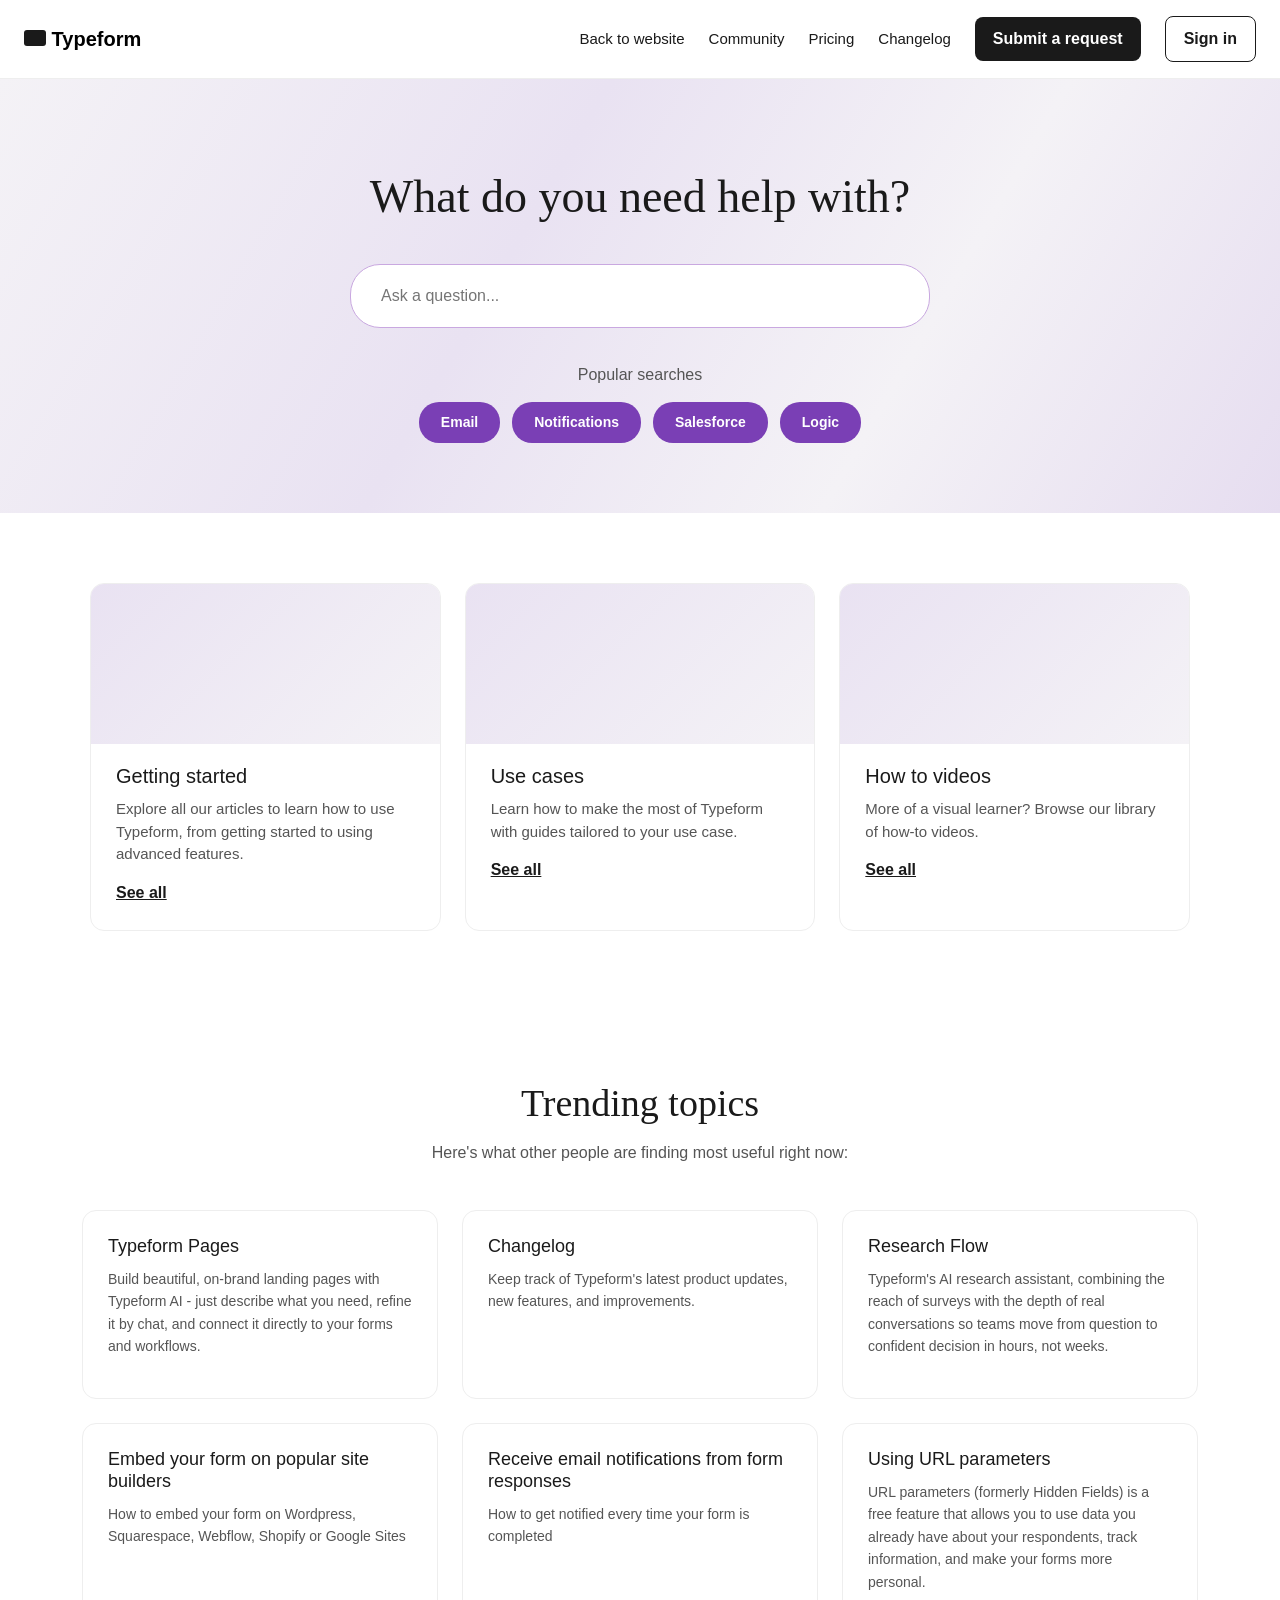
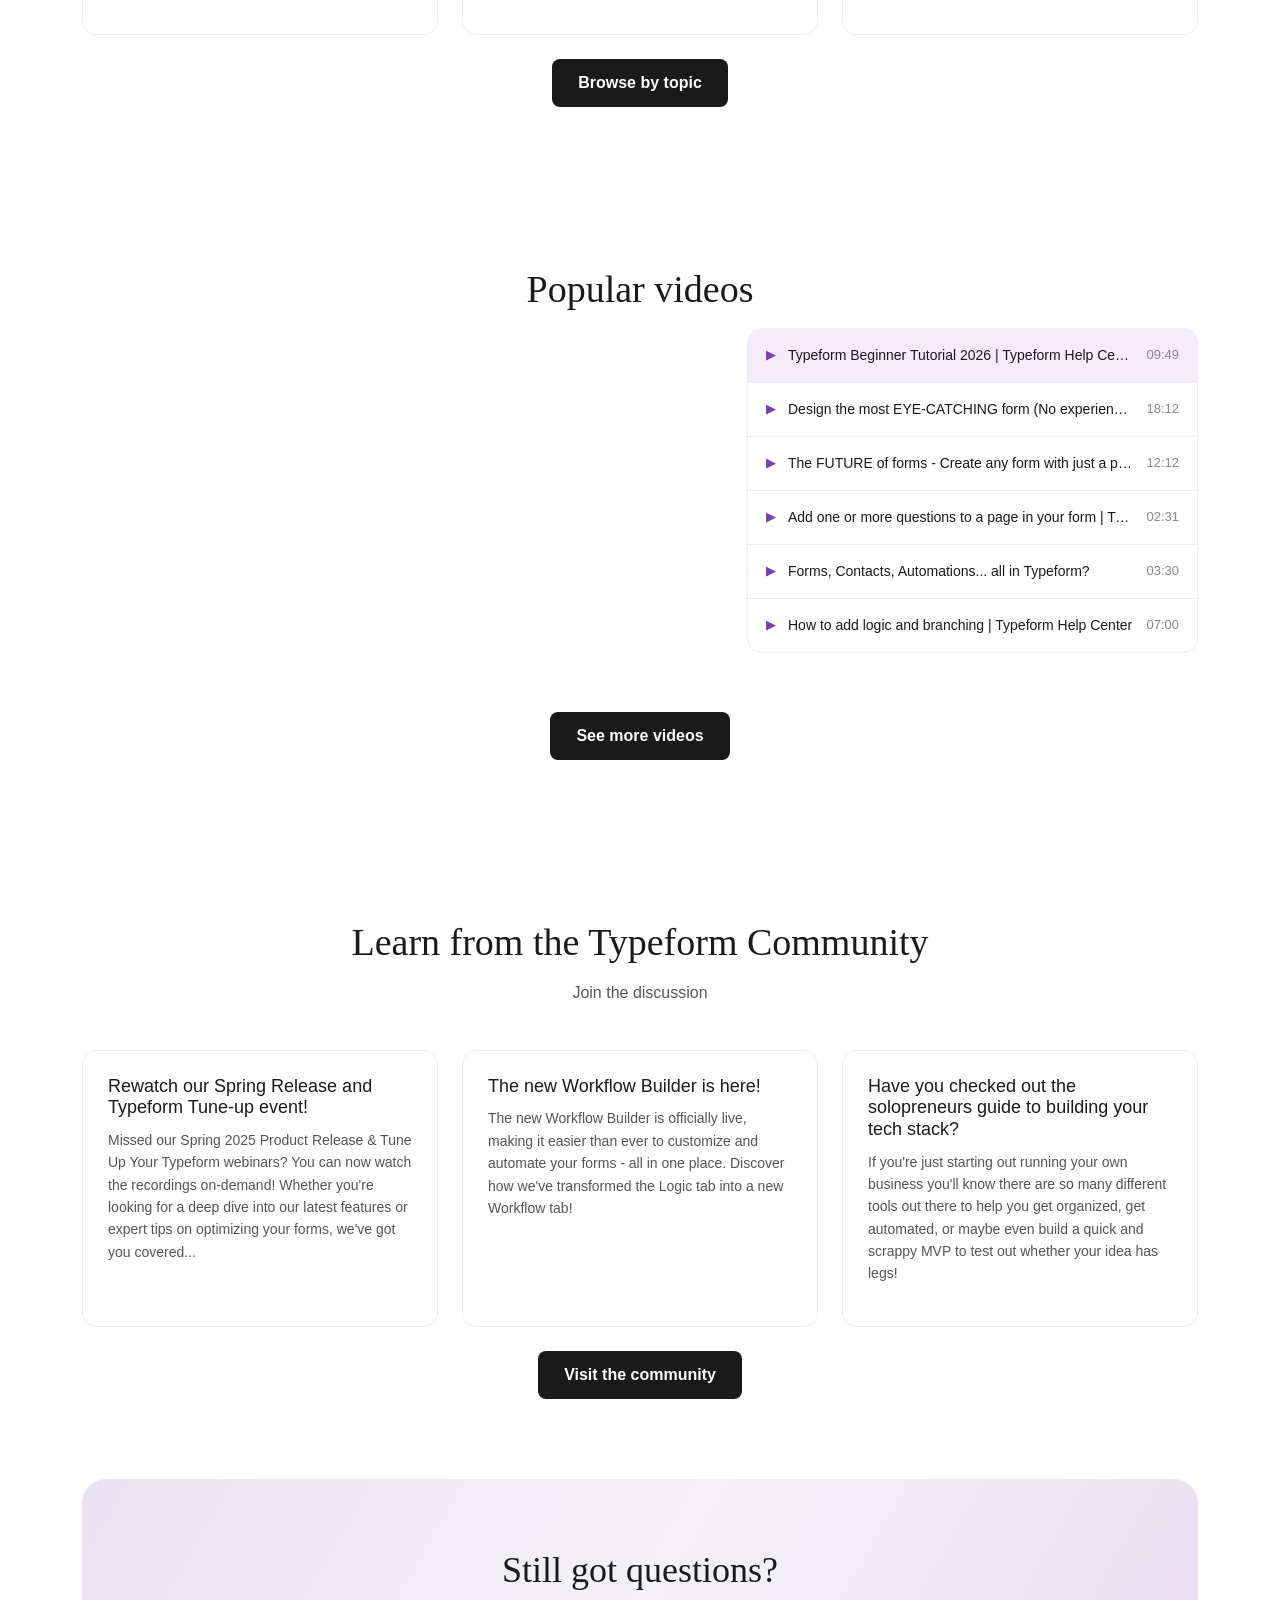
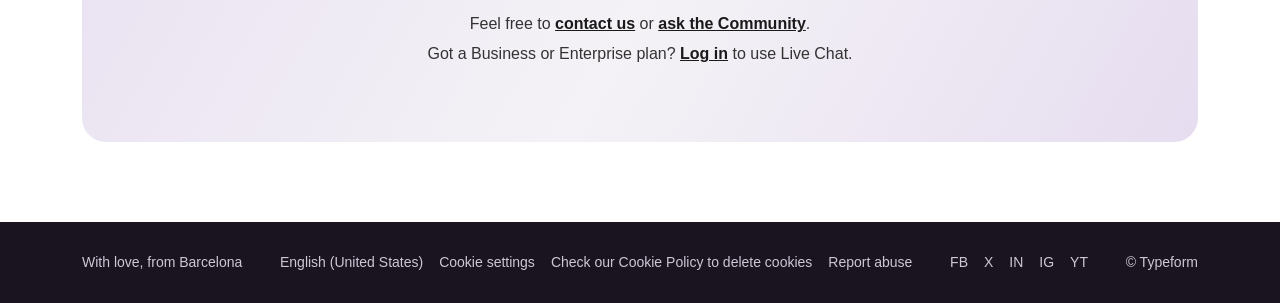
==== helpcenter.html @ 425a43f6 "typeform" ====
<!DOCTYPE html>
<html lang="en">
<head>
<meta charset="UTF-8">
<meta name="viewport" content="width=device-width, initial-scale=1.0">
<title>Help Center</title>
<link href="https://cdn.jsdelivr.net/npm/bootstrap@5.3.3/dist/css/bootstrap.min.css" rel="stylesheet">
<link rel="stylesheet" href="helpcenter.css">
</head>
<body>

<nav class="navbar navbar-expand-lg navbar-light px-4 py-3">
    <a class="navbar-brand fw-bold" href="#">
        <span class="logo-box"></span> Typeform
    </a>
    <button class="navbar-toggler" type="button" data-bs-toggle="collapse" data-bs-target="#navMenu">
        <span class="navbar-toggler-icon"></span>
    </button>
    <div class="collapse navbar-collapse" id="navMenu">
        <div class="nav-links d-flex flex-column flex-lg-row gap-3 gap-lg-4 ms-lg-auto mt-3 mt-lg-0 align-items-lg-center">
            <a href="#">Back to website</a>
            <a href="#">Community</a>
            <a href="#">Pricing</a>
            <a href="#">Changelog</a>
            <button class="btn request-btn">Submit a request</button>
            <button class="btn signin-btn">Sign in</button>
        </div>
    </div>
</nav>

<div class="hero-search text-center">
    <h1>What do you need help with?</h1>
    <div class="search-box mx-auto">
        <input type="text" placeholder="Ask a question...">
    </div>
    <p class="popular-label">Popular searches</p>
    <div class="pill-group">
        <span class="pill">Email</span>
        <span class="pill">Notifications</span>
        <span class="pill">Salesforce</span>
        <span class="pill">Logic</span>
    </div>
</div>

<div class="container help-cards">
    <div class="row g-4">
        <div class="col-md-4">
            <div class="help-card">
                <div class="card-top"></div>
                <h3>Getting started</h3>
                <p>Explore all our articles to learn how to use Typeform, from getting started to using advanced features.</p>
                <a href="#">See all</a>
            </div>
        </div>
        <div class="col-md-4">
            <div class="help-card">
                <div class="card-top"></div>
                <h3>Use cases</h3>
                <p>Learn how to make the most of Typeform with guides tailored to your use case.</p>
                <a href="#">See all</a>
            </div>
        </div>
        <div class="col-md-4">
            <div class="help-card">
                <div class="card-top"></div>
                <h3>How to videos</h3>
                <p>More of a visual learner? Browse our library of how-to videos.</p>
                <a href="#">See all</a>
            </div>
        </div>
    </div>
</div>

<div class="trending-section text-center">
    <h2>Trending topics</h2>
    <p class="trending-sub">Here's what other people are finding most useful right now:</p>

    <div class="container">
        <div class="row g-4">
            <div class="col-md-4">
                <div class="trend-card text-start">
                    <h4>Typeform Pages</h4>
                    <p>Build beautiful, on-brand landing pages with Typeform AI - just describe what you need, refine it by chat, and connect it directly to your forms and workflows.</p>
                </div>
            </div>
            <div class="col-md-4">
                <div class="trend-card text-start">
                    <h4>Changelog</h4>
                    <p>Keep track of Typeform's latest product updates, new features, and improvements.</p>
                </div>
            </div>
            <div class="col-md-4">
                <div class="trend-card text-start">
                    <h4>Research Flow</h4>
                    <p>Typeform's AI research assistant, combining the reach of surveys with the depth of real conversations so teams move from question to confident decision in hours, not weeks.</p>
                </div>
            </div>
            <div class="col-md-4">
                <div class="trend-card text-start">
                    <h4>Embed your form on popular site builders</h4>
                    <p>How to embed your form on Wordpress, Squarespace, Webflow, Shopify or Google Sites</p>
                </div>
            </div>
            <div class="col-md-4">
                <div class="trend-card text-start">
                    <h4>Receive email notifications from form responses</h4>
                    <p>How to get notified every time your form is completed</p>
                </div>
            </div>
            <div class="col-md-4">
                <div class="trend-card text-start">
                    <h4>Using URL parameters</h4>
                    <p>URL parameters (formerly Hidden Fields) is a free feature that allows you to use data you already have about your respondents, track information, and make your forms more personal.</p>
                </div>
            </div>
        </div>
    </div>

    <button class="btn browse-btn mt-4">Browse by topic</button>
</div>

<div class="videos-section text-center">
    <h2>Popular videos</h2>

    <div class="container">
        <div class="row g-4 align-items-start">
            <div class="col-lg-7 text-start">
                <div class="video-frame-wrap">
                    <iframe src="https://www.youtube.com/embed/D-KHH6-WizE" title="Typeform Demo 2026" allow="accelerometer; autoplay; clipboard-write; encrypted-media; gyroscope; picture-in-picture" allowfullscreen class="video-frame"></iframe>
                </div>
            </div>
            <div class="col-lg-5 text-start">
                <div class="video-list">
                    <div class="video-list-item active">
                        <span class="play-icon">▶</span>
                        <span class="video-title">Typeform Beginner Tutorial 2026 | Typeform Help Center</span>
                        <span class="video-time">09:49</span>
                    </div>
                    <div class="video-list-item">
                        <span class="play-icon">▶</span>
                        <span class="video-title">Design the most EYE-CATCHING form (No experience needed)</span>
                        <span class="video-time">18:12</span>
                    </div>
                    <div class="video-list-item">
                        <span class="play-icon">▶</span>
                        <span class="video-title">The FUTURE of forms - Create any form with just a prompt</span>
                        <span class="video-time">12:12</span>
                    </div>
                    <div class="video-list-item">
                        <span class="play-icon">▶</span>
                        <span class="video-title">Add one or more questions to a page in your form | Typeform</span>
                        <span class="video-time">02:31</span>
                    </div>
                    <div class="video-list-item">
                        <span class="play-icon">▶</span>
                        <span class="video-title">Forms, Contacts, Automations... all in Typeform?</span>
                        <span class="video-time">03:30</span>
                    </div>
                    <div class="video-list-item">
                        <span class="play-icon">▶</span>
                        <span class="video-title">How to add logic and branching | Typeform Help Center</span>
                        <span class="video-time">07:00</span>
                    </div>
                </div>
            </div>
        </div>
    </div>

    <button class="btn browse-btn mt-4">See more videos</button>
</div>

<div class="community-section text-center">
    <h2>Learn from the Typeform Community</h2>
    <p class="trending-sub">Join the discussion</p>

    <div class="container">
        <div class="row g-4">
            <div class="col-md-4">
                <div class="trend-card text-start">
                    <h4>Rewatch our Spring Release and Typeform Tune-up event!</h4>
                    <p>Missed our Spring 2025 Product Release &amp; Tune Up Your Typeform webinars? You can now watch the recordings on-demand! Whether you're looking for a deep dive into our latest features or expert tips on optimizing your forms, we've got you covered...</p>
                </div>
            </div>
            <div class="col-md-4">
                <div class="trend-card text-start">
                    <h4>The new Workflow Builder is here!</h4>
                    <p>The new Workflow Builder is officially live, making it easier than ever to customize and automate your forms - all in one place. Discover how we've transformed the Logic tab into a new Workflow tab!</p>
                </div>
            </div>
            <div class="col-md-4">
                <div class="trend-card text-start">
                    <h4>Have you checked out the solopreneurs guide to building your tech stack?</h4>
                    <p>If you're just starting out running your own business you'll know there are so many different tools out there to help you get organized, get automated, or maybe even build a quick and scrappy MVP to test out whether your idea has legs!</p>
                </div>
            </div>
        </div>
    </div>

    <button class="btn browse-btn mt-4">Visit the community</button>
</div>

<div class="questions-band container">
    <div class="questions-box text-center">
        <h2>Still got questions?</h2>
        <p>Feel free to <a href="#">contact us</a> or <a href="#">ask the Community</a>.</p>
        <p>Got a Business or Enterprise plan? <a href="#">Log in</a> to use Live Chat.</p>
    </div>
</div>

<footer class="help-footer">
    <div class="container d-flex flex-column flex-md-row justify-content-between align-items-center flex-wrap gap-3">
        <span>With love, from Barcelona</span>
        <div class="footer-links d-flex flex-wrap gap-3">
            <a href="#">English (United States)</a>
            <a href="#">Cookie settings</a>
            <a href="#">Check our Cookie Policy to delete cookies</a>
            <a href="#">Report abuse</a>
        </div>
        <div class="footer-socials d-flex gap-3">
            <a href="#">FB</a>
            <a href="#">X</a>
            <a href="#">IN</a>
            <a href="#">IG</a>
            <a href="#">YT</a>
        </div>
        <span>© Typeform</span>
    </div>
</footer>

<script src="https://cdn.jsdelivr.net/npm/bootstrap@5.3.3/dist/js/bootstrap.bundle.min.js"></script>

</body>
</html>
---- helpcenter.css ----
* {
    margin: 0;
    padding: 0;
    box-sizing: border-box;
}

body {
    font-family: 'Segoe UI', sans-serif;
    color: #1a1a1a;
    background-color: #ffffff;
}

.navbar {
    background-color: #ffffff;
    border-bottom: 1px solid #eee;
}

.logo-box {
    display: inline-block;
    width: 22px;
    height: 16px;
    background-color: #1a1a1a;
    border-radius: 3px;
}

.nav-links a {
    color: #1a1a1a;
    text-decoration: none;
    font-size: 15px;
}

.nav-links a:hover {
    color: #7a3fb5;
}

.request-btn {
    background-color: #1a1a1a;
    color: white;
    font-weight: 600;
    padding: 10px 18px;
    border: none;
    border-radius: 8px;
}

.signin-btn {
    background-color: transparent;
    border: 1px solid #1a1a1a;
    color: #1a1a1a;
    font-weight: 600;
    padding: 10px 18px;
    border-radius: 8px;
}

.hero-search {
    background: linear-gradient(120deg, #f4f2f6, #e9e2f2 40%, #f4f2f6 70%, #e6ddf0);
    padding: 90px 20px 70px;
}

.hero-search h1 {
    font-family: Georgia, 'Times New Roman', serif;
    font-weight: 400;
    font-size: 46px;
    margin-bottom: 40px;
}

.search-box {
    max-width: 580px;
    background-color: white;
    border: 1px solid #c9a8e0;
    border-radius: 30px;
    padding: 5px 20px;
}

.search-box input {
    width: 100%;
    border: none;
    outline: none;
    padding: 14px 10px;
    font-size: 16px;
    background: transparent;
}

.popular-label {
    color: #555;
    margin-top: 35px;
    margin-bottom: 15px;
}

.pill-group {
    display: flex;
    justify-content: center;
    gap: 12px;
    flex-wrap: wrap;
}

.pill {
    background-color: #7a3fb5;
    color: white;
    font-weight: 600;
    font-size: 14px;
    padding: 10px 22px;
    border-radius: 20px;
}

.help-cards {
    padding: 70px 20px;
}

.help-card {
    border: 1px solid #eee;
    border-radius: 14px;
    padding: 0 0 25px;
    height: 100%;
    overflow: hidden;
}

.card-top {
    height: 160px;
    background: linear-gradient(135deg, #e9e2f2, #f4f2f6);
    margin-bottom: 20px;
}

.help-card h3 {
    font-size: 20px;
    margin: 0 25px 10px;
}

.help-card p {
    color: #555;
    font-size: 15px;
    line-height: 1.5;
    margin: 0 25px 15px;
}

.help-card a {
    margin-left: 25px;
    color: #1a1a1a;
    font-weight: 600;
    text-decoration: underline;
}

.trending-section, .videos-section, .community-section {
    padding: 80px 20px;
}

.trending-section h2, .videos-section h2, .community-section h2 {
    font-family: Georgia, 'Times New Roman', serif;
    font-weight: 400;
    font-size: 38px;
    margin-bottom: 15px;
}

.trending-sub {
    color: #555;
    margin-bottom: 45px;
}

.trend-card {
    border: 1px solid #eee;
    border-radius: 14px;
    padding: 25px;
    height: 100%;
}

.trend-card h4 {
    font-size: 18px;
    margin-bottom: 10px;
}

.trend-card p {
    color: #555;
    font-size: 14px;
    line-height: 1.6;
}

.browse-btn {
    background-color: #1a1a1a;
    color: white;
    font-weight: 600;
    padding: 12px 26px;
    border: none;
    border-radius: 8px;
}

.video-frame-wrap {
    border-radius: 16px;
    overflow: hidden;
}

.video-frame {
    width: 100%;
    aspect-ratio: 16 / 9;
    border: none;
    display: block;
}

.video-list {
    border: 1px solid #eee;
    border-radius: 14px;
    max-height: 440px;
    overflow-y: auto;
}

.video-list-item {
    display: flex;
    align-items: center;
    gap: 12px;
    padding: 16px 18px;
    border-bottom: 1px solid #eee;
    cursor: pointer;
}

.video-list-item:last-child {
    border-bottom: none;
}

.video-list-item.active {
    background-color: #f4ecfb;
}

.play-icon {
    color: #7a3fb5;
    font-size: 13px;
}

.video-title {
    flex: 1;
    font-size: 14px;
    color: #1a1a1a;
    overflow: hidden;
    text-overflow: ellipsis;
    white-space: nowrap;
}

.video-time {
    color: #888;
    font-size: 13px;
}

.questions-band {
    padding-bottom: 80px;
}

.questions-box {
    background: linear-gradient(120deg, #e9e2f2, #f4f2f6 50%, #e6ddf0);
    border-radius: 24px;
    padding: 70px 30px;
}

.questions-box h2 {
    font-family: Georgia, 'Times New Roman', serif;
    font-weight: 400;
    font-size: 36px;
    margin-bottom: 20px;
}

.questions-box p {
    color: #333;
    margin-bottom: 6px;
}

.questions-box a {
    color: #1a1a1a;
    font-weight: 600;
}

.help-footer {
    background-color: #1a1420;
    color: #cfc6d6;
    padding: 30px 20px;
    font-size: 14px;
}

.footer-links a, .footer-socials a {
    color: #cfc6d6;
    text-decoration: none;
}

.footer-links a:hover, .footer-socials a:hover {
    color: white;
}

@media (max-width: 768px) {
    .hero-search h1 {
        font-size: 30px;
    }

    .trending-section h2, .videos-section h2, .community-section h2, .questions-box h2 {
        font-size: 28px;
    }

    .video-list {
        max-height: none;
    }
}
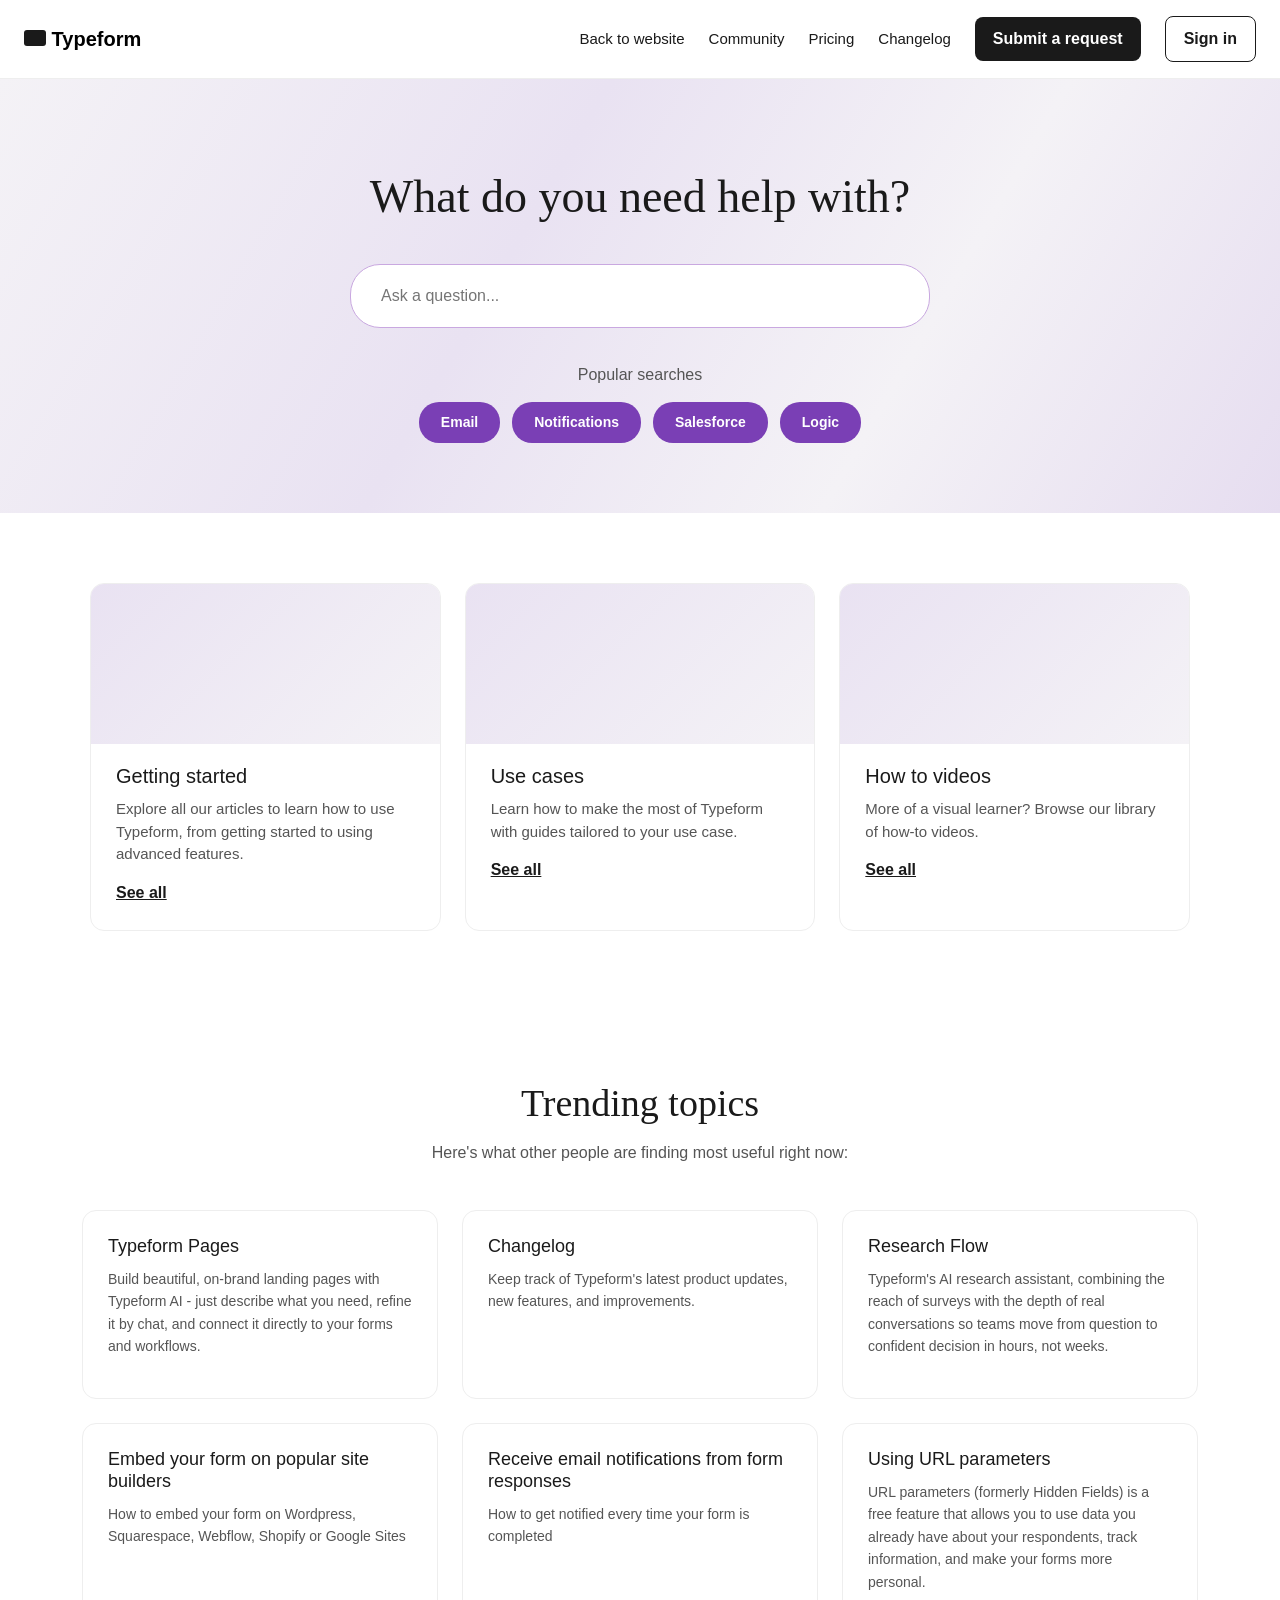
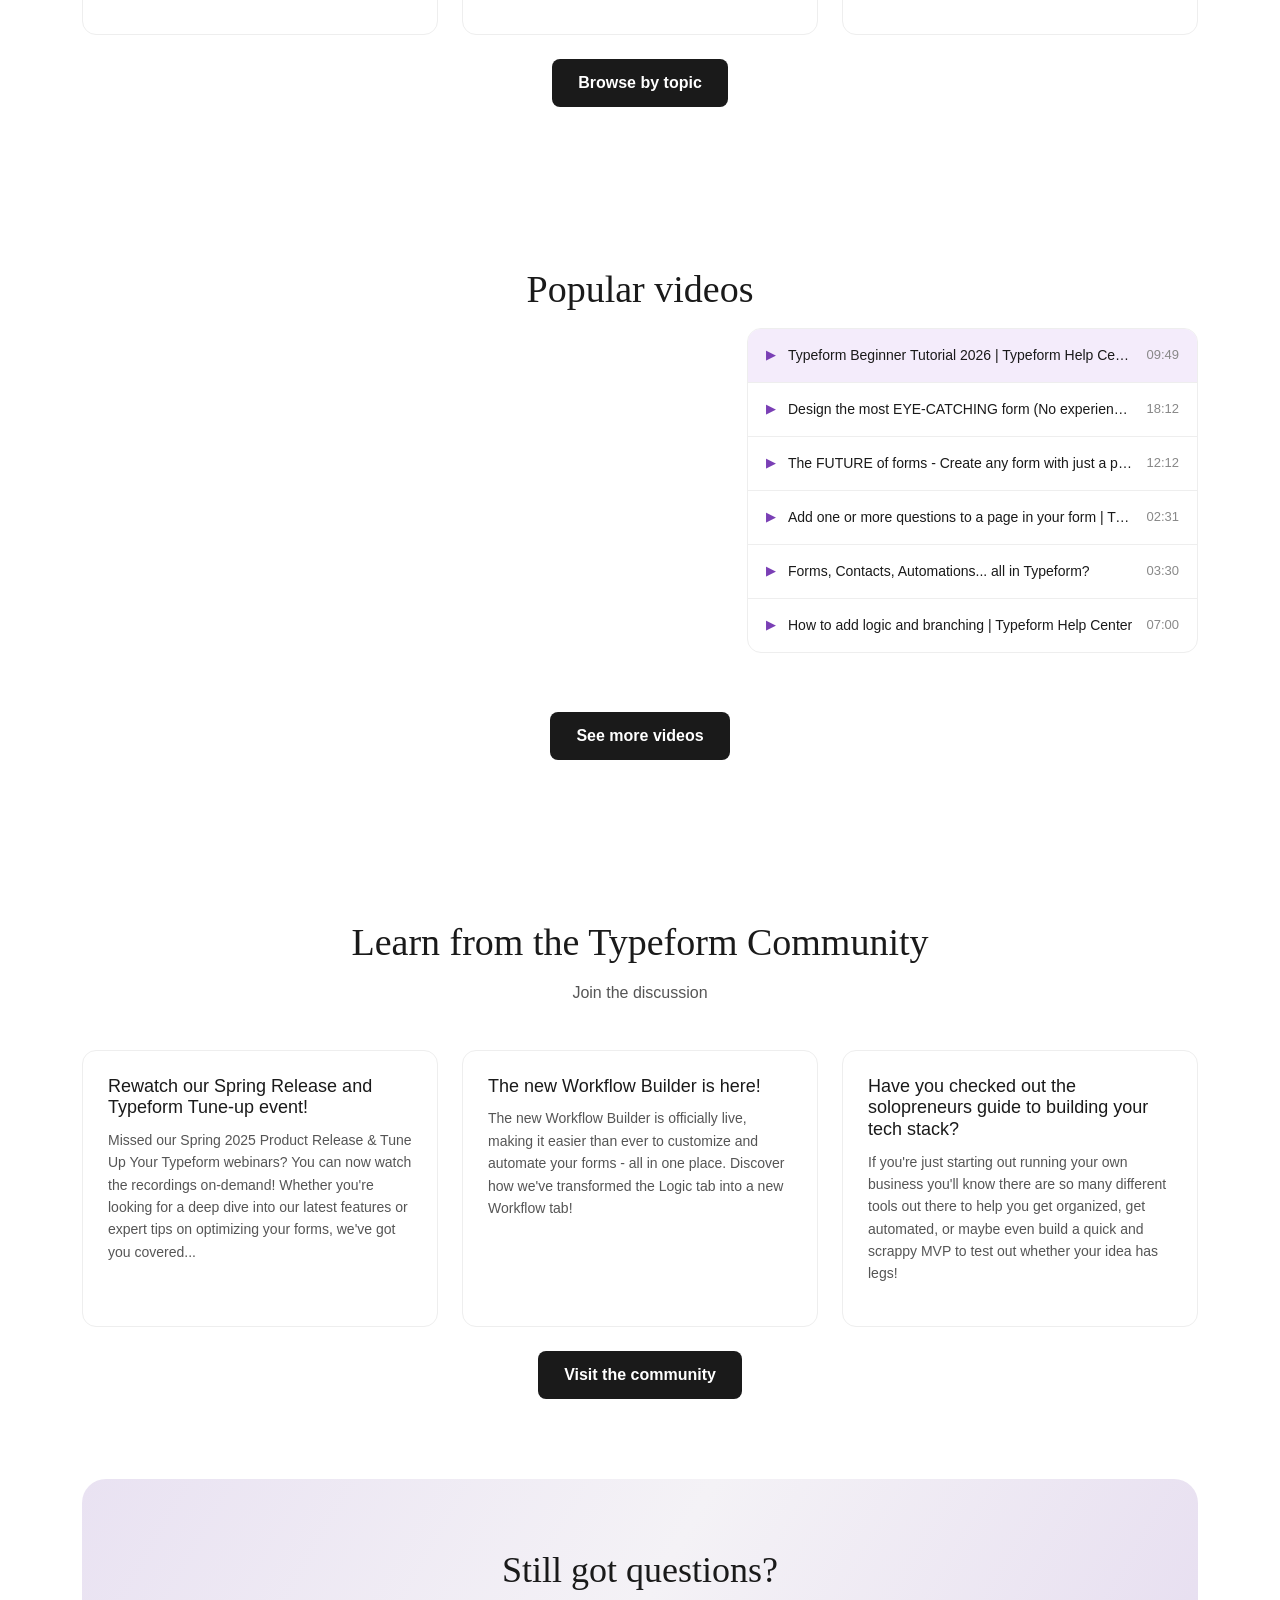
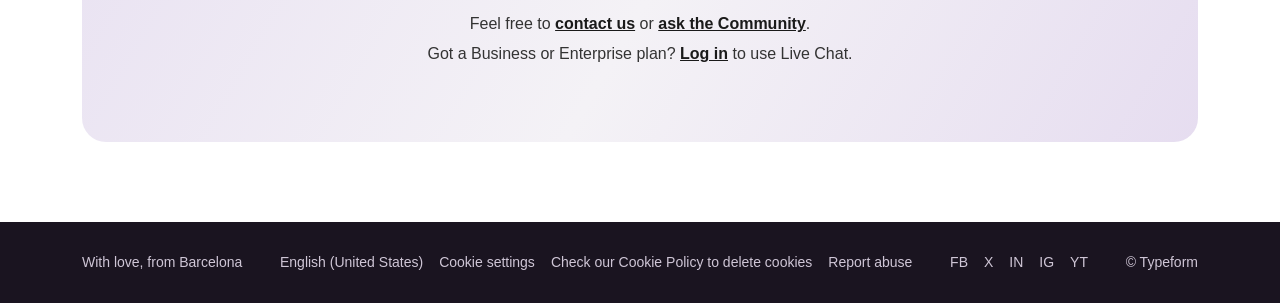
==== commit 9dd46920: "i added a link" ====
--- a/helpcenter.html
+++ b/helpcenter.html
@@ -10,7 +10,7 @@
 <body>
 
 <nav class="navbar navbar-expand-lg navbar-light px-4 py-3">
-    <a class="navbar-brand fw-bold" href="#">
+    <a class="navbar-brand fw-bold" href="./index.html">
         <span class="logo-box"></span> Typeform
     </a>
     <button class="navbar-toggler" type="button" data-bs-toggle="collapse" data-bs-target="#navMenu">
@@ -18,7 +18,7 @@
     </button>
     <div class="collapse navbar-collapse" id="navMenu">
         <div class="nav-links d-flex flex-column flex-lg-row gap-3 gap-lg-4 ms-lg-auto mt-3 mt-lg-0 align-items-lg-center">
-            <a href="#">Back to website</a>
+            <a href="./index.html">Back to website</a>
             <a href="#">Community</a>
             <a href="#">Pricing</a>
             <a href="#">Changelog</a>
